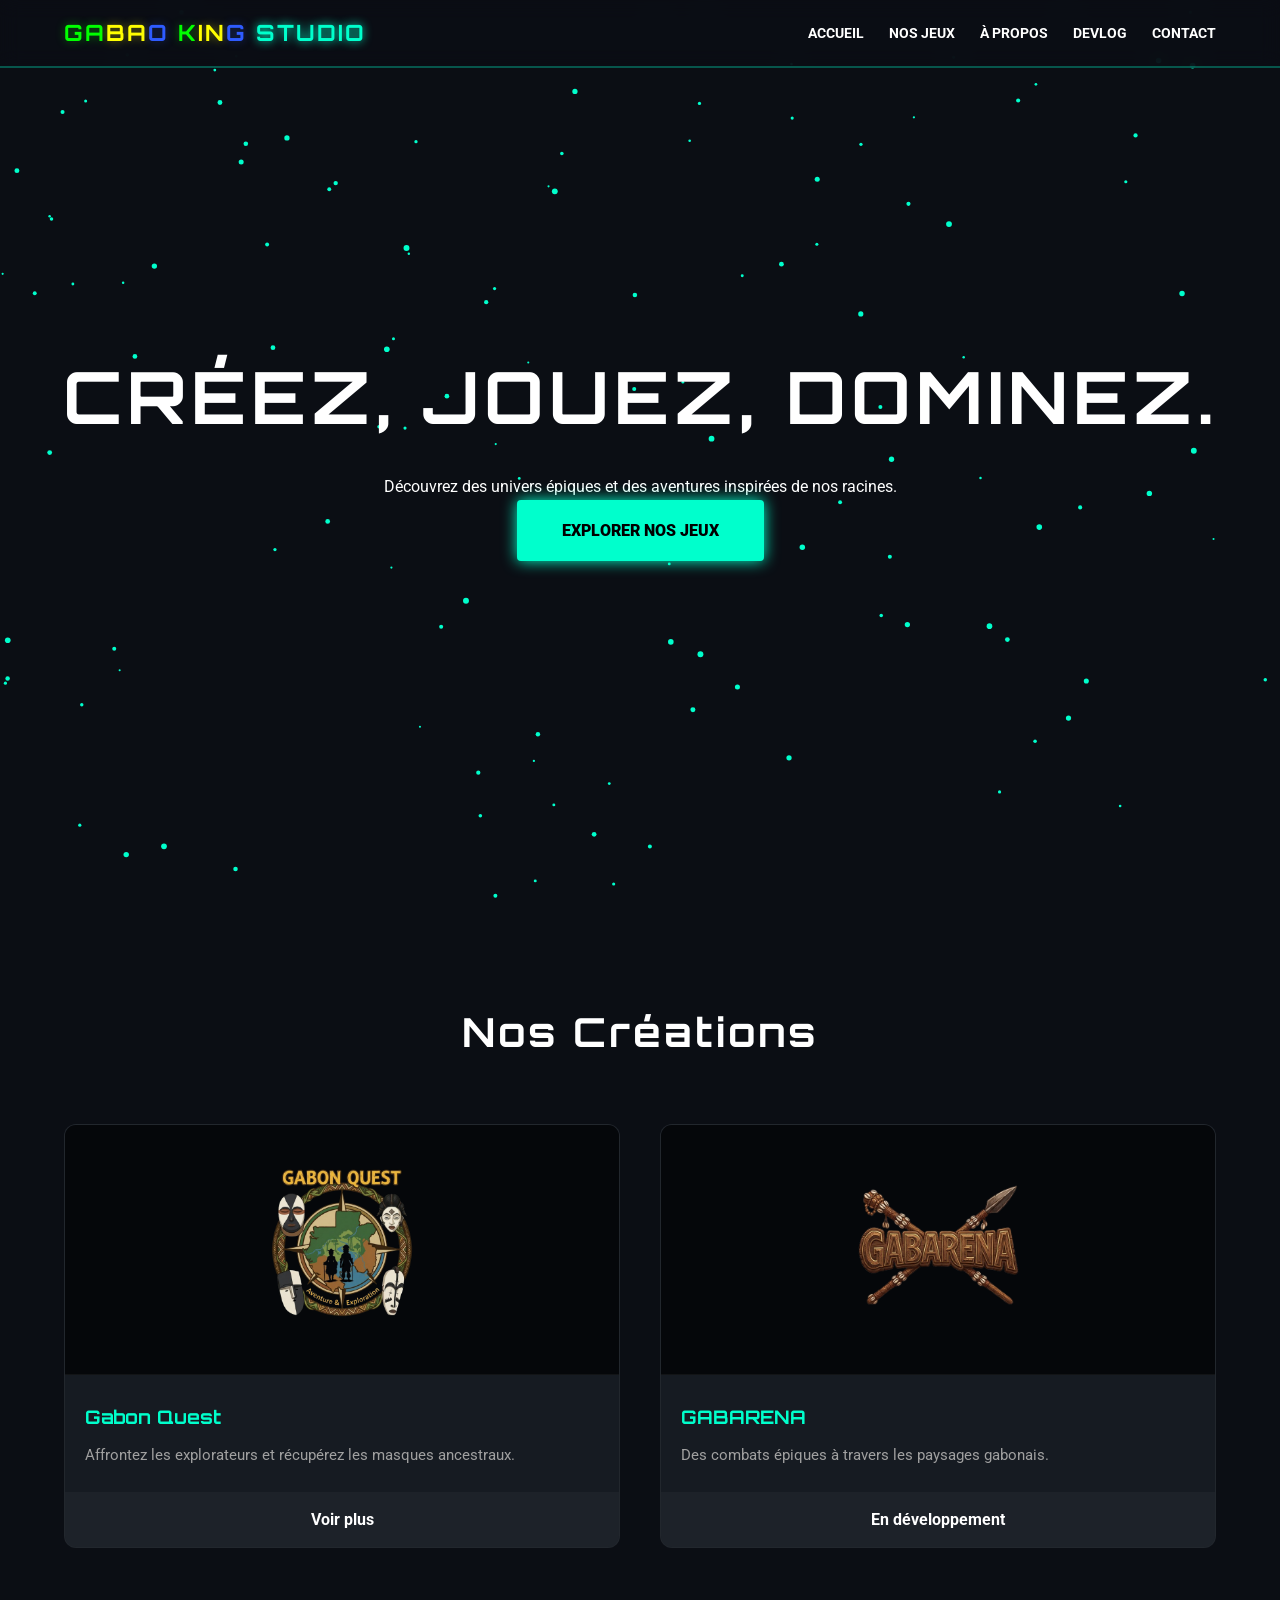
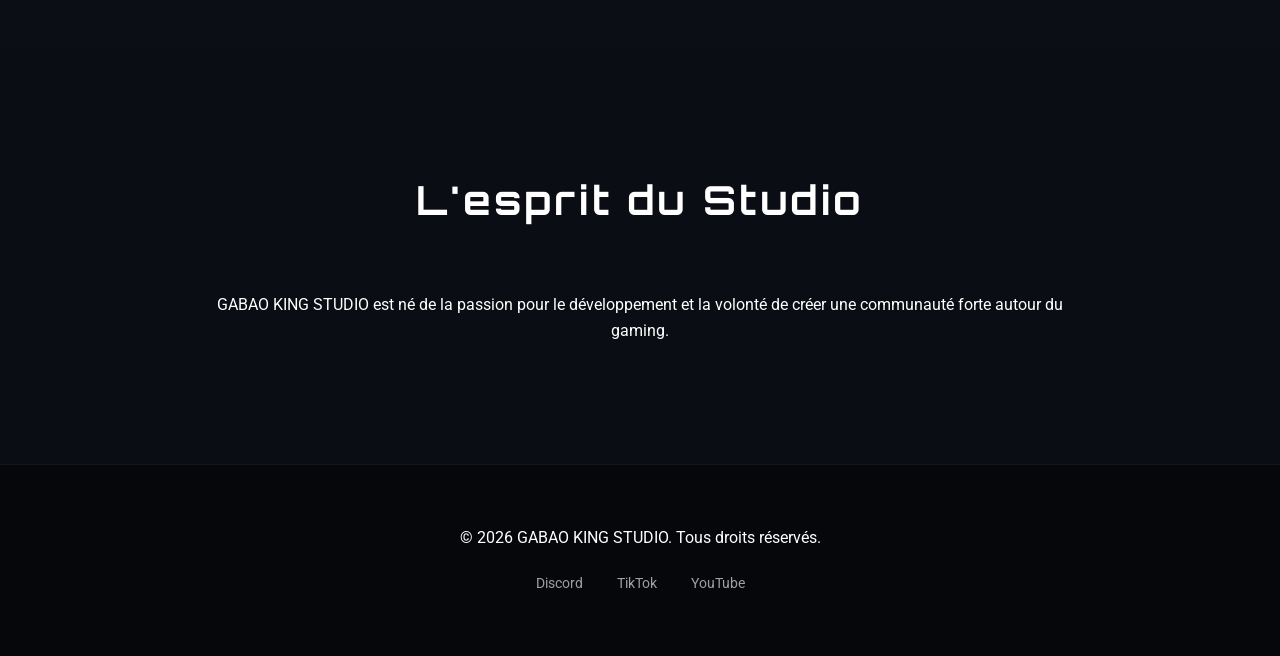
==== index.html @ 587aa208 "Add files via upload" ====
<!DOCTYPE html>
<html lang="fr">
<head>
    <meta charset="UTF-8">
    <meta name="viewport" content="width=device-width, initial-scale=1.0">
    
    <!-- Référencement SEO principal -->
    <title>GABAO KING STUDIO | Studio de Développement de Jeux Vidéo</title>
    <meta name="description" content="Découvrez GABAO KING STUDIO, studio de création de jeux vidéo indépendants. Explorez nos jeux comme Gabon Quest et GABARENA, inspirés par des univers épiques.">
    <meta name="keywords" content="GABAO KING STUDIO, Gabon Quest, GABARENA, jeu vidéo indépendant, game dev, studio jeux vidéo">
    <meta name="robots" content="index, follow">
    <link rel="canonical" href="https://gabaokingstudio.github.io/site-web/">

    <!-- Open Graph (Aperçu réseaux sociaux : WhatsApp, Facebook, LinkedIn, Discord) -->
    <meta property="og:type" content="website">
    <meta property="og:url" content="https://gabaokingstudio.github.io/site-web/">
    <meta property="og:title" content="GABAO KING STUDIO | L'aventure commence ici">
    <meta property="og:description" content="Découvrez des univers épiques et des aventures de jeux vidéo uniques développés par GABAO KING STUDIO.">
    <meta property="og:image" content="https://gabaokingstudio.github.io/site-web/Gabon%20Quest%20logo.png">

    <!-- Twitter Cards -->
    <meta name="twitter:card" content="summary_large_image">
    <meta name="twitter:title" content="GABAO KING STUDIO | Studio de Jeux Vidéo">
    <meta name="twitter:description" content="Découvrez nos créations de jeux vidéo uniques et épiques.">
    <meta name="twitter:image" content="https://gabaokingstudio.github.io/site-web/Gabon%20Quest%20logo.png">

    <!-- Styles et Fonts -->
    <link rel="stylesheet" href="style.css">
    <link href="https://fonts.googleapis.com/css2?family=Orbitron:wght@400;700&family=Roboto:wght@300;400&display=swap" rel="stylesheet">

    <!-- Données structurées Schema.org (Google Rich Snippets) -->
    <script type="application/ld+json">
    {
      "@context": "https://schema.org",
      "@type": "Organization",
      "name": "GABAO KING STUDIO",
      "url": "https://gabaokingstudio.github.io/site-web/",
      "logo": "https://gabaokingstudio.github.io/site-web/Gabon%20Quest%20logo.png",
      "description": "Studio indépendant de création et de développement de jeux vidéo."
    }
    </script>
</head>
<body>

    <canvas id="bg-animation"></canvas>

    <header>
        <nav>
            <div class="logo">
                <strong class="logotype">
                    <span class="v-green">GA</span><span class="v-yellow">BA</span><span class="v-blue">O</span>
                    <span class="v-green">K</span><span class="v-yellow">IN</span><span class="v-blue">G</span>
                    <span class="studio-text"> STUDIO</span>
                </strong>
            </div>
            <ul class="nav-links">
                <li><a href="#accueil">Accueil</a></li>
                <li><a href="#jeux">Nos Jeux</a></li>
                <li><a href="#propos">À Propos</a></li>
                <li><a href="#blog">DevLog</a></li>
                <li><a href="#contact">Contact</a></li>
            </ul>
        </nav>
    </header>

    <main>
        <section id="accueil" class="hero">
            <div class="video-container">
                <video autoplay muted loop playsinline id="hero-video">
                    <source src="Création_d_une_intro_avec_logo.mp4" type="video/mp4">
                    Votre navigateur ne supporte pas la lecture de vidéos.
                </video>
            </div>
            
            <div class="hero-content">
                <h1>Créez, Jouez, Dominez.</h1>
                <p>Découvrez des univers épiques et des aventures inspirées de nos racines.</p>
                <a href="#jeux" class="btn-main">Explorer nos jeux</a>
            </div>
        </section>

        <section id="jeux" class="games-gallery">
            <h2>Nos Créations</h2>
            <div class="game-grid">
                <article class="game-card">
                    <img src="Gabon Quest logo.png" alt="Affiche et logo du jeu Gabon Quest par GABAO KING STUDIO" loading="lazy">
                    <h3>Gabon Quest</h3>
                    <p>Affrontez les explorateurs et récupérez les masques ancestraux.</p>
                    <a href="#" class="btn-secondary">Voir plus</a>
                </article>

                <article class="game-card">
                    <img src="GABARENA logo.png" alt="Affiche du jeu de combat GABARENA" loading="lazy">
                    <h3>GABARENA</h3>
                    <p>Des combats épiques à travers les paysages gabonais.</p>
                    <a href="#" class="btn-secondary">En développement</a>
                </article>
            </div>
        </section>

        <section id="propos" class="about">
            <h2>L'esprit du Studio</h2>
            <p>GABAO KING STUDIO est né de la passion pour le développement et la volonté de créer une communauté forte autour du gaming.</p>
        </section>
    </main>

    <footer>
        <div class="footer-content">
            <p>&copy; 2026 GABAO KING STUDIO. Tous droits réservés.</p>
            <div class="social-icons">
                <a href="#" aria-label="Rejoindre notre Discord">Discord</a>
                <a href="#" aria-label="Suivre notre compte TikTok">TikTok</a>
                <a href="#" aria-label="S'abonner à notre chaîne YouTube">YouTube</a>
            </div>
        </div>
    </footer>

    <script src="script.js"></script>

</body>
</html>
---- style.css ----
/* 1. Configuration Générale & Variables */
:root {
    --bg-color: #0b0e14;       /* Noir bleuté très sombre */
    --card-bg: #161b22;        /* Gris anthracite pour les cartes */
    --accent-color: #00ffcc;   /* Vert néon / Cyan pour les boutons */
    --text-main: #ffffff;
    --text-dim: #a0a0a0;
    --font-title: 'Orbitron', sans-serif;
    --font-body: 'Roboto', sans-serif;

    /* Couleurs spécifiques du Logo (Drapeau) */
    --gabao-green: #00ff00;
    --gabao-yellow: #ffff00;
    --gabao-blue: #2e5bff;
}

* {
    margin: 0;
    padding: 0;
    box-sizing: border-box;
}

body {
    background-color: var(--bg-color);
    color: var(--text-main);
    font-family: var(--font-body);
    line-height: 1.6;
    scroll-behavior: smooth;
    overflow-x: hidden;
}

/* 2. Navigation & Header */
header {
    background: rgba(11, 14, 20, 0.85);
    backdrop-filter: blur(10px); /* Effet de flou moderne */
    padding: 15px 5%;
    position: fixed;
    width: 100%;
    top: 0;
    z-index: 1000;
    border-bottom: 2px solid rgba(0, 255, 204, 0.3);
}

nav {
    display: flex;
    justify-content: space-between;
    align-items: center;
}

/* Style du Logo Multicolore */
.logo {
    font-family: var(--font-title);
    font-size: 1.4rem;
    letter-spacing: 2px;
    text-transform: uppercase;
}

.v-green { color: var(--gabao-green); text-shadow: 0 0 10px rgba(0, 255, 0, 0.4); }
.v-yellow { color: var(--gabao-yellow); text-shadow: 0 0 10px rgba(255, 255, 0, 0.4); }
.v-blue { color: var(--gabao-blue); text-shadow: 0 0 10px rgba(46, 91, 255, 0.4); }
.studio-text { color: var(--accent-color); text-shadow: 0 0 10px var(--accent-color); }

.nav-links {
    display: flex;
    list-style: none;
}

.nav-links li {
    margin-left: 25px;
}

.nav-links a {
    text-decoration: none;
    color: var(--text-main);
    font-weight: bold;
    font-size: 0.9rem;
    transition: 0.3s;
    text-transform: uppercase;
}

.nav-links a:hover {
    color: var(--accent-color);
}

/* 3. Section Hero (Vidéo de lancement) */
.hero {
    position: relative;
    height: 100vh;
    width: 100%;
    display: flex;
    align-items: center;
    justify-content: center;
    text-align: center;
    overflow: hidden;
}

.video-container {
    position: absolute;
    top: 0;
    left: 0;
    width: 100%;
    height: 100%;
    z-index: -1;
}

#hero-video {
    width: 100%;
    height: 100%;
    object-fit: cover;
    filter: brightness(35%); /* Assombrit la vidéo pour la lisibilité */
}

.hero-content {
    z-index: 1;
    padding: 0 20px;
}

.hero h1 {
    font-family: var(--font-title);
    font-size: clamp(2.5rem, 8vw, 4.5rem);
    margin-bottom: 20px;
    text-transform: uppercase;
    letter-spacing: 5px;
}

.btn-main {
    display: inline-block;
    padding: 18px 45px;
    background-color: var(--accent-color);
    color: #000;
    text-decoration: none;
    font-weight: 900;
    border-radius: 4px;
    text-transform: uppercase;
    transition: 0.3s;
    box-shadow: 0 0 15px var(--accent-color);
}

.btn-main:hover {
    transform: scale(1.05) translateY(-3px);
    box-shadow: 0 0 30px var(--accent-color);
}

/* 4. Grille des Jeux (Portfolio) */
.games-gallery {
    padding: 100px 5%;
    position: relative;
    z-index: 1;
}

h2 {
    font-family: var(--font-title);
    text-align: center;
    font-size: 2.5rem;
    margin-bottom: 60px;
    letter-spacing: 3px;
}

.game-grid {
    display: grid;
    grid-template-columns: repeat(auto-fit, minmax(320px, 1fr));
    gap: 40px;
}

.game-card {
    background: var(--card-bg);
    border-radius: 12px;
    overflow: hidden;
    transition: 0.4s cubic-bezier(0.175, 0.885, 0.32, 1.275);
    border: 1px solid rgba(255, 255, 255, 0.05);
}

.game-card:hover {
    transform: translateY(-15px);
    border-color: var(--accent-color);
    box-shadow: 0 15px 40px rgba(0, 255, 204, 0.15);
}

.game-card img {
    width: 100%;
    height: 250px;
    object-fit: contain; /* Idéal pour tes logos PNG */
    background: #05070a;
    padding: 30px;
    border-bottom: 1px solid rgba(255,255,255,0.05);
}

.game-card h3 {
    padding: 20px 20px 10px;
    font-family: var(--font-title);
    color: var(--accent-color);
}

.game-card p {
    padding: 0 20px 25px;
    color: var(--text-dim);
    font-size: 0.95rem;
}

.btn-secondary {
    display: block;
    text-align: center;
    padding: 15px;
    color: var(--text-main);
    text-decoration: none;
    background: rgba(255, 255, 255, 0.03);
    transition: 0.3s;
    font-weight: bold;
}

.btn-secondary:hover {
    background: var(--accent-color);
    color: #000;
}

/* 5. À Propos & Footer */
.about {
    padding: 120px 15%;
    text-align: center;
    background: rgba(11, 14, 20, 0.7);
    backdrop-filter: blur(5px);
}

footer {
    padding: 60px 5%;
    text-align: center;
    background: #05070a;
    border-top: 1px solid rgba(255,255,255,0.05);
}

.social-icons {
    margin-top: 20px;
}

.social-icons a {
    color: var(--text-dim);
    margin: 0 15px;
    text-decoration: none;
    font-size: 0.9rem;
    transition: 0.3s;
}

.social-icons a:hover {
    color: var(--accent-color);
}

/* 6. Arrière-plan Animé (Particles Canvas) */
#bg-animation {
    position: fixed;
    top: 0;
    left: 0;
    width: 100%;
    height: 100%;
    z-index: -2; /* Derrière tout le reste */
    background: var(--bg-color);
}
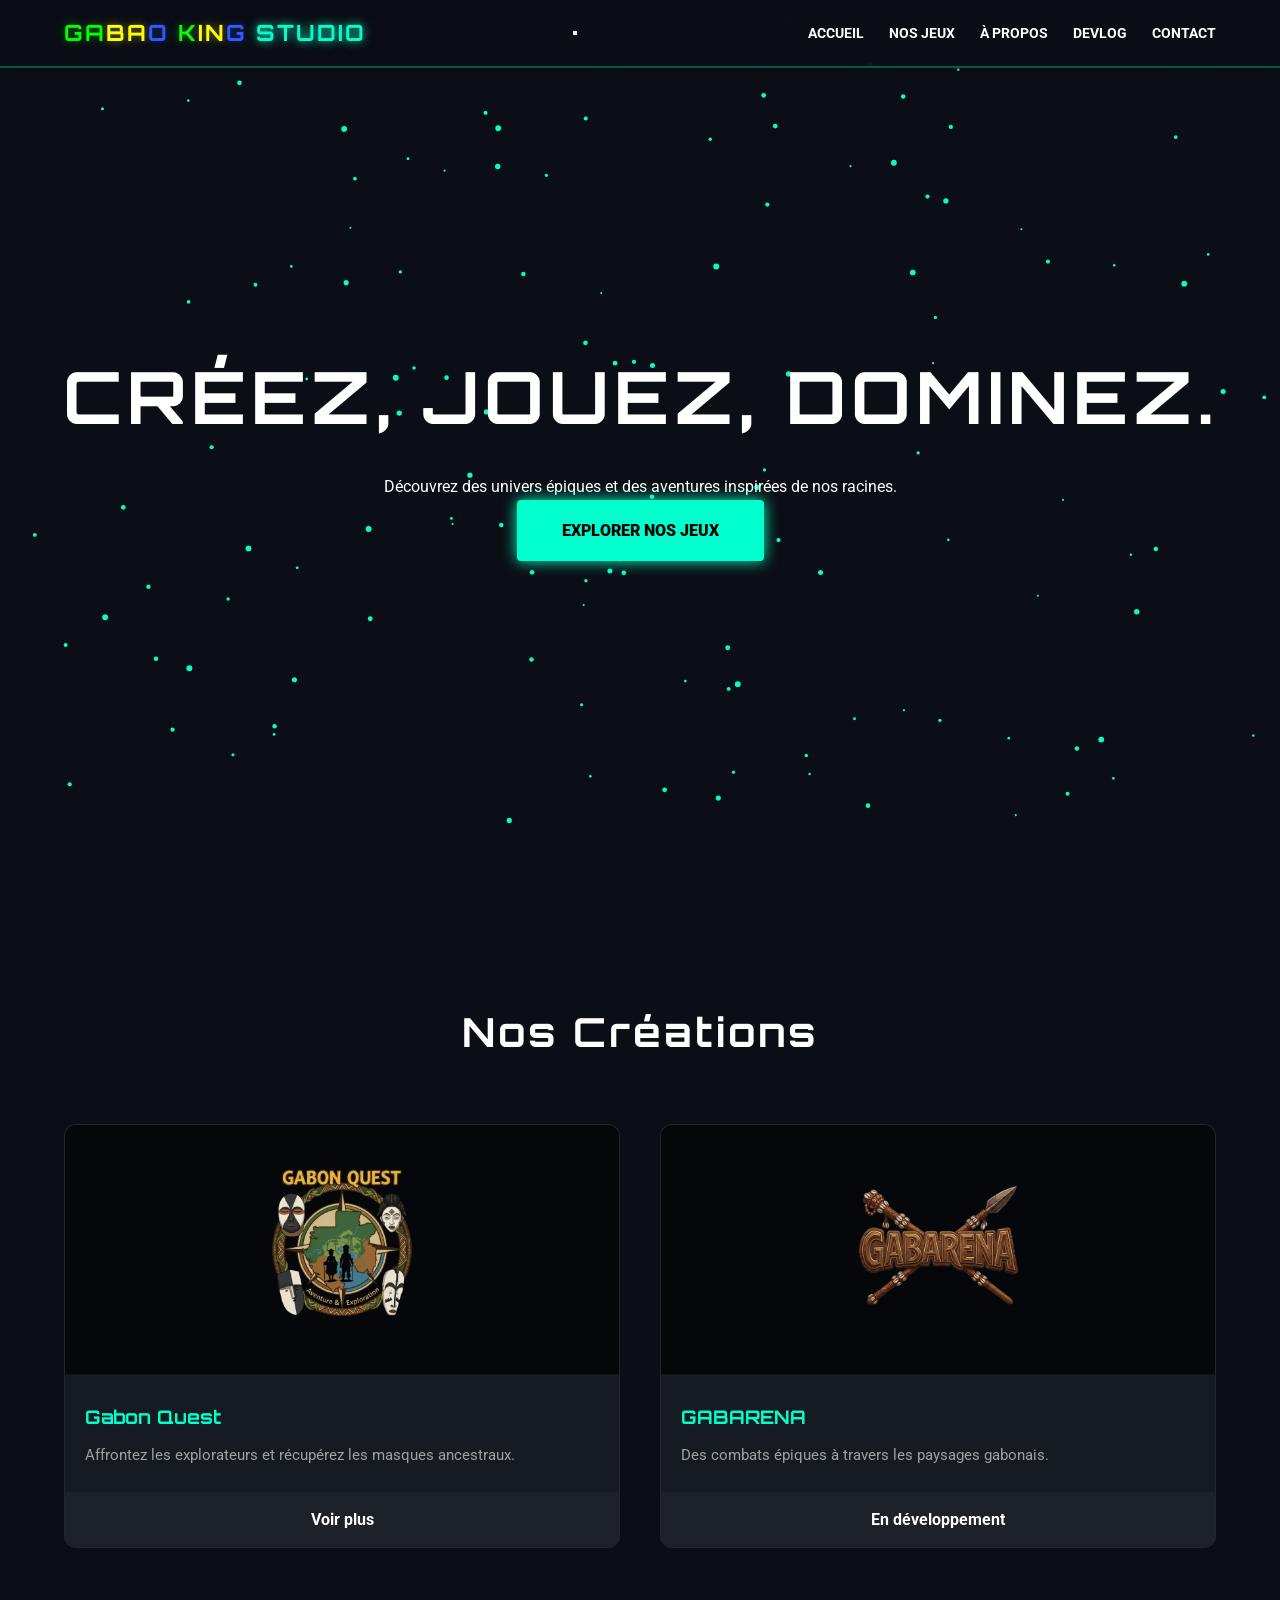
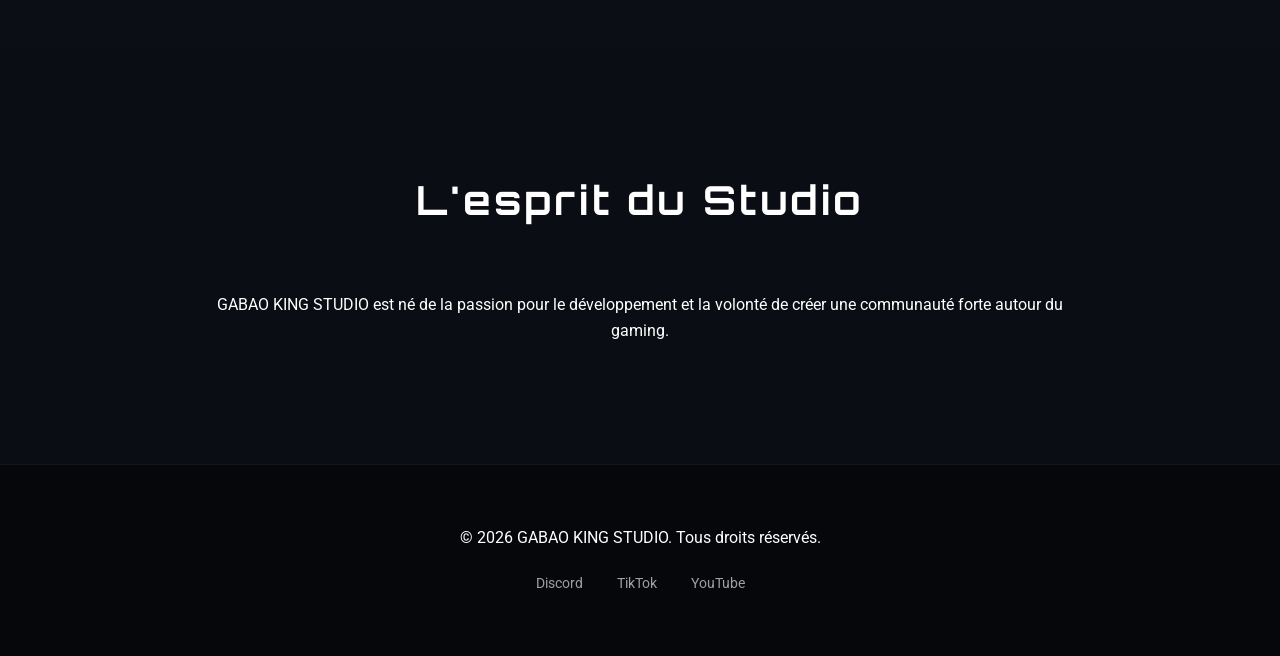
==== commit abc46613: "index.html" ====
--- a/index.html
+++ b/index.html
@@ -4,31 +4,25 @@
     <meta charset="UTF-8">
     <meta name="viewport" content="width=device-width, initial-scale=1.0">
     
-    <!-- Référencement SEO principal -->
+    <!-- SEO -->
     <title>GABAO KING STUDIO | Studio de Développement de Jeux Vidéo</title>
-    <meta name="description" content="Découvrez GABAO KING STUDIO, studio de création de jeux vidéo indépendants. Explorez nos jeux comme Gabon Quest et GABARENA, inspirés par des univers épiques.">
-    <meta name="keywords" content="GABAO KING STUDIO, Gabon Quest, GABARENA, jeu vidéo indépendant, game dev, studio jeux vidéo">
+    <meta name="description" content="Découvrez GABAO KING STUDIO, studio de création de jeux vidéo indépendants. Explorez nos jeux comme Gabon Quest et GABARENA.">
+    <meta name="keywords" content="GABAO KING STUDIO, Gabon Quest, GABARENA, jeu vidéo indépendant, game dev">
     <meta name="robots" content="index, follow">
     <link rel="canonical" href="https://gabaokingstudio.github.io/site-web/">
 
-    <!-- Open Graph (Aperçu réseaux sociaux : WhatsApp, Facebook, LinkedIn, Discord) -->
+    <!-- Open Graph -->
     <meta property="og:type" content="website">
     <meta property="og:url" content="https://gabaokingstudio.github.io/site-web/">
     <meta property="og:title" content="GABAO KING STUDIO | L'aventure commence ici">
-    <meta property="og:description" content="Découvrez des univers épiques et des aventures de jeux vidéo uniques développés par GABAO KING STUDIO.">
+    <meta property="og:description" content="Découvrez des univers épiques et des aventures uniques développées par GABAO KING STUDIO.">
     <meta property="og:image" content="https://gabaokingstudio.github.io/site-web/Gabon%20Quest%20logo.png">
 
-    <!-- Twitter Cards -->
-    <meta name="twitter:card" content="summary_large_image">
-    <meta name="twitter:title" content="GABAO KING STUDIO | Studio de Jeux Vidéo">
-    <meta name="twitter:description" content="Découvrez nos créations de jeux vidéo uniques et épiques.">
-    <meta name="twitter:image" content="https://gabaokingstudio.github.io/site-web/Gabon%20Quest%20logo.png">
-
-    <!-- Styles et Fonts -->
+    <!-- Styles & Fonts -->
     <link rel="stylesheet" href="style.css">
     <link href="https://fonts.googleapis.com/css2?family=Orbitron:wght@400;700&family=Roboto:wght@300;400&display=swap" rel="stylesheet">
 
-    <!-- Données structurées Schema.org (Google Rich Snippets) -->
+    <!-- Schema.org -->
     <script type="application/ld+json">
     {
       "@context": "https://schema.org",
@@ -45,7 +39,7 @@
     <canvas id="bg-animation"></canvas>
 
     <header>
-        <nav>
+        <nav class="nav-container">
             <div class="logo">
                 <strong class="logotype">
                     <span class="v-green">GA</span><span class="v-yellow">BA</span><span class="v-blue">O</span>
@@ -53,7 +47,16 @@
                     <span class="studio-text"> STUDIO</span>
                 </strong>
             </div>
-            <ul class="nav-links">
+
+            <!-- Bouton Burger (visible uniquement sur mobile) -->
+            <button class="burger-menu" id="burger-menu" aria-label="Ouvrir le menu">
+                <span></span>
+                <span></span>
+                <span></span>
+            </button>
+
+            <!-- Navigation (Ligne sur PC, Panneau latéral sur Mobile) -->
+            <ul class="nav-links" id="nav-links">
                 <li><a href="#accueil">Accueil</a></li>
                 <li><a href="#jeux">Nos Jeux</a></li>
                 <li><a href="#propos">À Propos</a></li>
@@ -83,14 +86,14 @@
             <h2>Nos Créations</h2>
             <div class="game-grid">
                 <article class="game-card">
-                    <img src="Gabon Quest logo.png" alt="Affiche et logo du jeu Gabon Quest par GABAO KING STUDIO" loading="lazy">
+                    <img src="Gabon Quest logo.png" alt="Affiche du jeu Gabon Quest" loading="lazy">
                     <h3>Gabon Quest</h3>
                     <p>Affrontez les explorateurs et récupérez les masques ancestraux.</p>
                     <a href="#" class="btn-secondary">Voir plus</a>
                 </article>
 
                 <article class="game-card">
-                    <img src="GABARENA logo.png" alt="Affiche du jeu de combat GABARENA" loading="lazy">
+                    <img src="GABARENA logo.png" alt="Affiche du jeu GABARENA" loading="lazy">
                     <h3>GABARENA</h3>
                     <p>Des combats épiques à travers les paysages gabonais.</p>
                     <a href="#" class="btn-secondary">En développement</a>
@@ -108,9 +111,9 @@
         <div class="footer-content">
             <p>&copy; 2026 GABAO KING STUDIO. Tous droits réservés.</p>
             <div class="social-icons">
-                <a href="#" aria-label="Rejoindre notre Discord">Discord</a>
-                <a href="#" aria-label="Suivre notre compte TikTok">TikTok</a>
-                <a href="#" aria-label="S'abonner à notre chaîne YouTube">YouTube</a>
+                <a href="#" aria-label="Discord">Discord</a>
+                <a href="#" aria-label="TikTok">TikTok</a>
+                <a href="#" aria-label="YouTube">YouTube</a>
             </div>
         </div>
     </footer>
@@ -118,4 +121,4 @@
     <script src="script.js"></script>
 
 </body>
-</html>+</html>
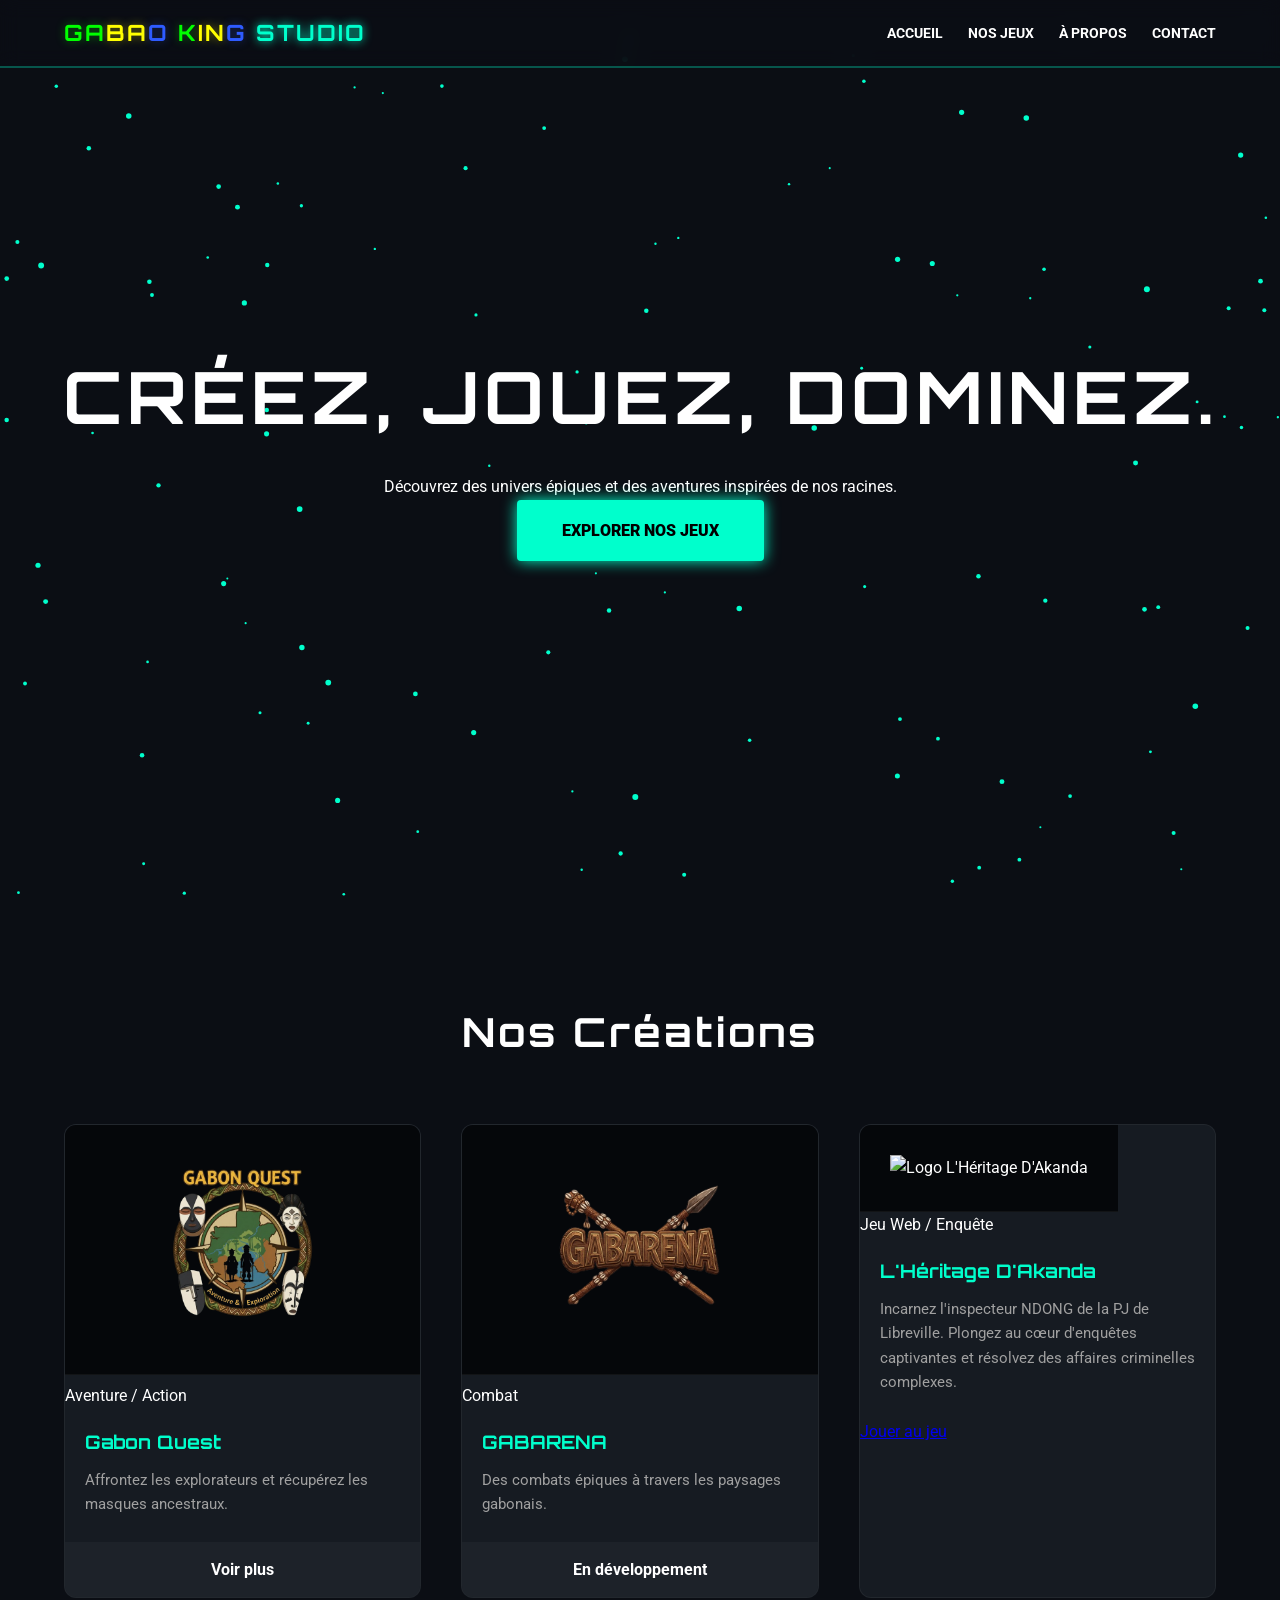
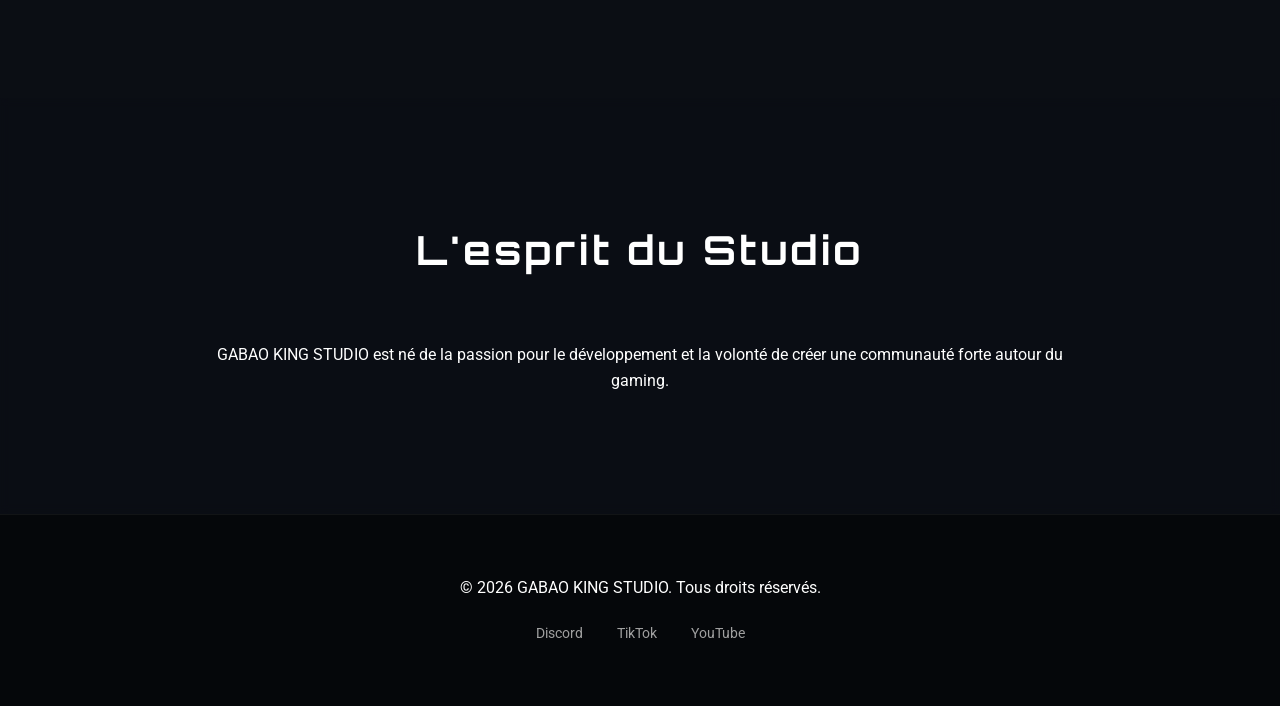
==== commit 383478fb: "index.html" ====
--- a/index.html
+++ b/index.html
@@ -4,25 +4,31 @@
     <meta charset="UTF-8">
     <meta name="viewport" content="width=device-width, initial-scale=1.0">
     
-    <!-- SEO -->
+    <!-- Référencement SEO principal -->
     <title>GABAO KING STUDIO | Studio de Développement de Jeux Vidéo</title>
-    <meta name="description" content="Découvrez GABAO KING STUDIO, studio de création de jeux vidéo indépendants. Explorez nos jeux comme Gabon Quest et GABARENA.">
-    <meta name="keywords" content="GABAO KING STUDIO, Gabon Quest, GABARENA, jeu vidéo indépendant, game dev">
+    <meta name="description" content="Découvrez GABAO KING STUDIO, studio de création de jeux vidéo indépendants. Explorez nos jeux comme Gabon Quest, GABARENA et L'Héritage D'Akanda.">
+    <meta name="keywords" content="GABAO KING STUDIO, Gabon Quest, GABARENA, L'Héritage D'Akanda, jeu vidéo indépendant, game dev, studio jeux vidéo">
     <meta name="robots" content="index, follow">
     <link rel="canonical" href="https://gabaokingstudio.github.io/site-web/">
 
-    <!-- Open Graph -->
+    <!-- Open Graph (Aperçu réseaux sociaux) -->
     <meta property="og:type" content="website">
     <meta property="og:url" content="https://gabaokingstudio.github.io/site-web/">
     <meta property="og:title" content="GABAO KING STUDIO | L'aventure commence ici">
-    <meta property="og:description" content="Découvrez des univers épiques et des aventures uniques développées par GABAO KING STUDIO.">
+    <meta property="og:description" content="Découvrez des univers épiques et des aventures de jeux vidéo uniques développés par GABAO KING STUDIO.">
     <meta property="og:image" content="https://gabaokingstudio.github.io/site-web/Gabon%20Quest%20logo.png">
 
-    <!-- Styles & Fonts -->
+    <!-- Twitter Cards -->
+    <meta name="twitter:card" content="summary_large_image">
+    <meta name="twitter:title" content="GABAO KING STUDIO | Studio de Jeux Vidéo">
+    <meta name="twitter:description" content="Découvrez nos créations de jeux vidéo uniques et épiques.">
+    <meta name="twitter:image" content="https://gabaokingstudio.github.io/site-web/Gabon%20Quest%20logo.png">
+
+    <!-- Styles et Fonts -->
     <link rel="stylesheet" href="style.css">
     <link href="https://fonts.googleapis.com/css2?family=Orbitron:wght@400;700&family=Roboto:wght@300;400&display=swap" rel="stylesheet">
 
-    <!-- Schema.org -->
+    <!-- Données structurées Schema.org -->
     <script type="application/ld+json">
     {
       "@context": "https://schema.org",
@@ -39,7 +45,7 @@
     <canvas id="bg-animation"></canvas>
 
     <header>
-        <nav class="nav-container">
+        <nav>
             <div class="logo">
                 <strong class="logotype">
                     <span class="v-green">GA</span><span class="v-yellow">BA</span><span class="v-blue">O</span>
@@ -48,25 +54,24 @@
                 </strong>
             </div>
 
-            <!-- Bouton Burger (visible uniquement sur mobile) -->
+            <!-- Bouton Burger Mobile -->
             <button class="burger-menu" id="burger-menu" aria-label="Ouvrir le menu">
                 <span></span>
                 <span></span>
                 <span></span>
             </button>
 
-            <!-- Navigation (Ligne sur PC, Panneau latéral sur Mobile) -->
             <ul class="nav-links" id="nav-links">
                 <li><a href="#accueil">Accueil</a></li>
                 <li><a href="#jeux">Nos Jeux</a></li>
                 <li><a href="#propos">À Propos</a></li>
-                <li><a href="#blog">DevLog</a></li>
                 <li><a href="#contact">Contact</a></li>
             </ul>
         </nav>
     </header>
 
     <main>
+        <!-- Section Hero -->
         <section id="accueil" class="hero">
             <div class="video-container">
                 <video autoplay muted loop playsinline id="hero-video">
@@ -82,43 +87,77 @@
             </div>
         </section>
 
+        <!-- Galerie des Jeux -->
         <section id="jeux" class="games-gallery">
             <h2>Nos Créations</h2>
+            
             <div class="game-grid">
+                <!-- Jeu 1 : Gabon Quest -->
                 <article class="game-card">
-                    <img src="Gabon Quest logo.png" alt="Affiche du jeu Gabon Quest" loading="lazy">
-                    <h3>Gabon Quest</h3>
-                    <p>Affrontez les explorateurs et récupérez les masques ancestraux.</p>
-                    <a href="#" class="btn-secondary">Voir plus</a>
+                    <div class="game-card-image">
+                        <img src="Gabon Quest logo.png" alt="Affiche du jeu Gabon Quest" loading="lazy">
+                    </div>
+                    <div class="game-card-content">
+                        <span class="game-tag">Aventure / Action</span>
+                        <h3>Gabon Quest</h3>
+                        <p>Affrontez les explorateurs et récupérez les masques ancestraux.</p>
+                        <div class="game-card-actions">
+                            <a href="#" class="btn-secondary">Voir plus</a>
+                        </div>
+                    </div>
                 </article>
 
+                <!-- Jeu 2 : GABARENA -->
                 <article class="game-card">
-                    <img src="GABARENA logo.png" alt="Affiche du jeu GABARENA" loading="lazy">
-                    <h3>GABARENA</h3>
-                    <p>Des combats épiques à travers les paysages gabonais.</p>
-                    <a href="#" class="btn-secondary">En développement</a>
+                    <div class="game-card-image">
+                        <img src="GABARENA logo.png" alt="Affiche du jeu GABARENA" loading="lazy">
+                    </div>
+                    <div class="game-card-content">
+                        <span class="game-tag">Combat</span>
+                        <h3>GABARENA</h3>
+                        <p>Des combats épiques à travers les paysages gabonais.</p>
+                        <div class="game-card-actions">
+                            <a href="#" class="btn-secondary">En développement</a>
+                        </div>
+                    </div>
+                </article>
+
+                <!-- Jeu 3 : L'Héritage D'Akanda -->
+                <article class="game-card">
+                    <div class="game-card-image">
+                        <img src="L'Héritage D'akanda logo.png" alt="Logo L'Héritage D'Akanda" loading="lazy">
+                    </div>
+                    <div class="game-card-content">
+                        <span class="game-tag">Jeu Web / Enquête</span>
+                        <h3>L'Héritage D'Akanda</h3>
+                        <p>Incarnez l'inspecteur NDONG de la PJ de Libreville. Plongez au cœur d'enquêtes captivantes et résolvez des affaires criminelles complexes.</p>
+                        <div class="game-card-actions">
+                            <a href="jeux/heritage-akanda/index.html" class="btn-primary">Jouer au jeu</a>
+                        </div>
+                    </div>
                 </article>
             </div>
         </section>
 
+        <!-- Section À Propos -->
         <section id="propos" class="about">
             <h2>L'esprit du Studio</h2>
             <p>GABAO KING STUDIO est né de la passion pour le développement et la volonté de créer une communauté forte autour du gaming.</p>
         </section>
     </main>
 
-    <footer>
+    <!-- Pied de page -->
+    <footer id="contact">
         <div class="footer-content">
             <p>&copy; 2026 GABAO KING STUDIO. Tous droits réservés.</p>
             <div class="social-icons">
-                <a href="#" aria-label="Discord">Discord</a>
-                <a href="#" aria-label="TikTok">TikTok</a>
-                <a href="#" aria-label="YouTube">YouTube</a>
+                <a href="#" aria-label="Rejoindre notre Discord">Discord</a>
+                <a href="#" aria-label="Suivre notre compte TikTok">TikTok</a>
+                <a href="#" aria-label="S'abonner à notre chaîne YouTube">YouTube</a>
             </div>
         </div>
     </footer>
 
     <script src="script.js"></script>
-
 </body>
 </html>
--- a/style.css
+++ b/style.css
@@ -29,10 +29,15 @@
     overflow-x: hidden;
 }
 
+img, video {
+    max-width: 100%;
+    height: auto;
+}
+
 /* 2. Navigation & Header */
 header {
     background: rgba(11, 14, 20, 0.85);
-    backdrop-filter: blur(10px); /* Effet de flou moderne */
+    backdrop-filter: blur(10px);
     padding: 15px 5%;
     position: fixed;
     width: 100%;
@@ -45,6 +50,8 @@
     display: flex;
     justify-content: space-between;
     align-items: center;
+    max-width: 1200px;
+    margin: 0 auto;
 }
 
 /* Style du Logo Multicolore */
@@ -82,6 +89,27 @@
     color: var(--accent-color);
 }
 
+/* Bouton Burger (masqué par défaut sur PC) */
+.burger-menu {
+    display: none;
+    flex-direction: column;
+    justify-content: space-around;
+    width: 30px;
+    height: 25px;
+    background: transparent;
+    border: none;
+    cursor: pointer;
+    z-index: 1001;
+}
+
+.burger-menu span {
+    width: 100%;
+    height: 3px;
+    background-color: var(--text-main);
+    border-radius: 2px;
+    transition: all 0.3s ease;
+}
+
 /* 3. Section Hero (Vidéo de lancement) */
 .hero {
     position: relative;
@@ -107,7 +135,7 @@
     width: 100%;
     height: 100%;
     object-fit: cover;
-    filter: brightness(35%); /* Assombrit la vidéo pour la lisibilité */
+    filter: brightness(35%);
 }
 
 .hero-content {
@@ -117,7 +145,7 @@
 
 .hero h1 {
     font-family: var(--font-title);
-    font-size: clamp(2.5rem, 8vw, 4.5rem);
+    font-size: clamp(2rem, 6vw, 4.5rem);
     margin-bottom: 20px;
     text-transform: uppercase;
     letter-spacing: 5px;
@@ -158,7 +186,7 @@
 
 .game-grid {
     display: grid;
-    grid-template-columns: repeat(auto-fit, minmax(320px, 1fr));
+    grid-template-columns: repeat(auto-fit, minmax(300px, 1fr));
     gap: 40px;
 }
 
@@ -179,10 +207,10 @@
 .game-card img {
     width: 100%;
     height: 250px;
-    object-fit: contain; /* Idéal pour tes logos PNG */
+    object-fit: contain;
     background: #05070a;
     padding: 30px;
-    border-bottom: 1px solid rgba(255,255,255,0.05);
+    border-bottom: 1px solid rgba(255, 255, 255, 0.05);
 }
 
 .game-card h3 {
@@ -225,7 +253,7 @@
     padding: 60px 5%;
     text-align: center;
     background: #05070a;
-    border-top: 1px solid rgba(255,255,255,0.05);
+    border-top: 1px solid rgba(255, 255, 255, 0.05);
 }
 
 .social-icons {
@@ -244,13 +272,67 @@
     color: var(--accent-color);
 }
 
-/* 6. Arrière-plan Animé (Particles Canvas) */
+/* 6. Arrière-plan Animé */
 #bg-animation {
     position: fixed;
     top: 0;
     left: 0;
     width: 100%;
     height: 100%;
-    z-index: -2; /* Derrière tout le reste */
+    z-index: -2;
     background: var(--bg-color);
-}+}
+
+/* 7. Adaptation Mobile (Écrans < 768px) */
+@media screen and (max-width: 768px) {
+    header {
+        padding: 15px 4%;
+    }
+
+    .burger-menu {
+        display: flex;
+    }
+
+    .nav-links {
+        position: fixed;
+        top: 0;
+        right: -100%;
+        height: 100vh;
+        width: 75%;
+        background-color: rgba(11, 14, 20, 0.98);
+        backdrop-filter: blur(15px);
+        flex-direction: column;
+        justify-content: center;
+        align-items: center;
+        gap: 2rem;
+        transition: right 0.4s ease;
+        box-shadow: -5px 0 20px rgba(0, 0, 0, 0.7);
+        border-left: 1px solid rgba(0, 255, 204, 0.2);
+    }
+
+    .nav-links.active {
+        right: 0;
+    }
+
+    .nav-links li {
+        margin-left: 0;
+    }
+
+    .nav-links a {
+        font-size: 1.1rem;
+    }
+
+    .game-grid {
+        grid-template-columns: 1fr;
+        gap: 25px;
+    }
+
+    .about {
+        padding: 80px 8%;
+    }
+
+    .btn-main {
+        padding: 15px 30px;
+        font-size: 0.9rem;
+    }
+}
